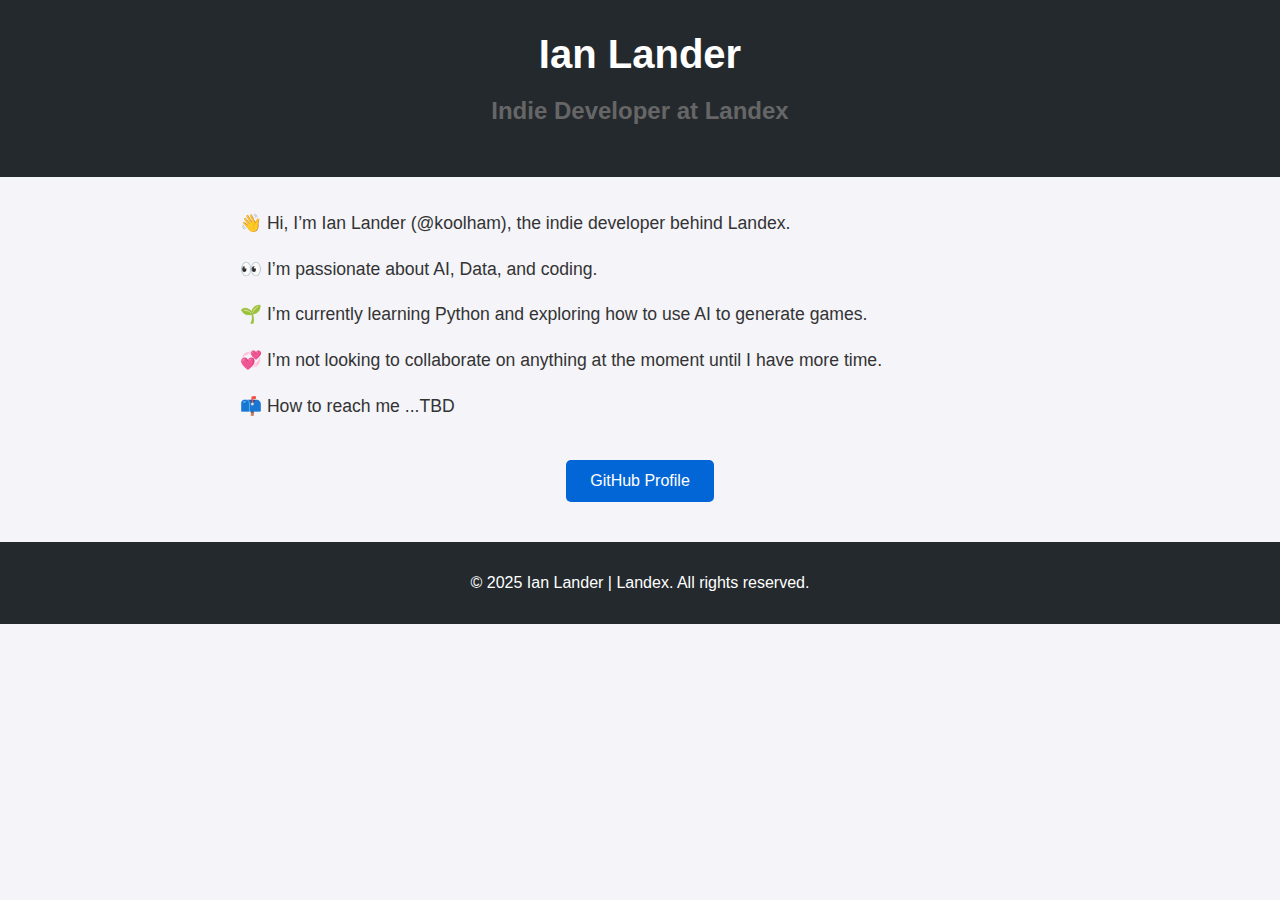
==== index.html @ 4d4624f8 "replaced everything with new homepage" ====
<!DOCTYPE html>
<html lang="en">
  <head>
    <meta charset="UTF-8" />
    <meta name="viewport" content="width=device-width, initial-scale=1.0" />
    <title>Ian Lander - Landex</title>
    <style>
      body {
        font-family: Arial, sans-serif;
        margin: 0;
        padding: 0;
        background-color: #f4f4f9;
        color: #333;
        text-align: center;
      }
      header {
        background-color: #24292e;
        color: #fff;
        padding: 2rem;
      }
      h1 {
        margin: 0;
        font-size: 2.5rem;
      }
      h2 {
        font-size: 1.5rem;
        color: #666;
      }
      .container {
        max-width: 800px;
        margin: 2rem auto;
        padding: 0 1rem;
      }
      .bio {
        font-size: 1.1rem;
        line-height: 1.6;
        margin-bottom: 2rem;
        text-align: left;
      }
      .links a {
        display: inline-block;
        margin: 0.5rem;
        padding: 0.75rem 1.5rem;
        background-color: #0366d6;
        color: #fff;
        text-decoration: none;
        border-radius: 5px;
        transition: background-color 0.3s;
      }
      .links a:hover {
        background-color: #024ea4;
      }
      footer {
        margin-top: 2rem;
        padding: 1rem;
        background-color: #24292e;
        color: #fff;
      }
      @media (max-width: 600px) {
        h1 {
          font-size: 2rem;
        }
        .links a {
          display: block;
          margin: 0.5rem 0;
        }
      }
    </style>
  </head>
  <body>
    <header>
      <h1>Ian Lander</h1>
      <h2>Indie Developer at Landex</h2>
    </header>

    <div class="container">
      <div class="bio">
        <p>
          👋 Hi, I’m Ian Lander (@koolham), the indie developer behind Landex.
        </p>
        <p>👀 I’m passionate about AI, Data, and coding.</p>
        <p>
          🌱 I’m currently learning Python and exploring how to use AI to
          generate games.
        </p>
        <p>
          💞️ I’m not looking to collaborate on anything at the moment until I
          have more time.
        </p>
        <p>📫 How to reach me ...TBD</p>
      </div>

      <div class="links">
        <a href="https://github.com/koolham" target="_blank">GitHub Profile</a>
      </div>
    </div>

    <footer>
      <p>© 2025 Ian Lander | Landex. All rights reserved.</p>
    </footer>
  </body>
</html>
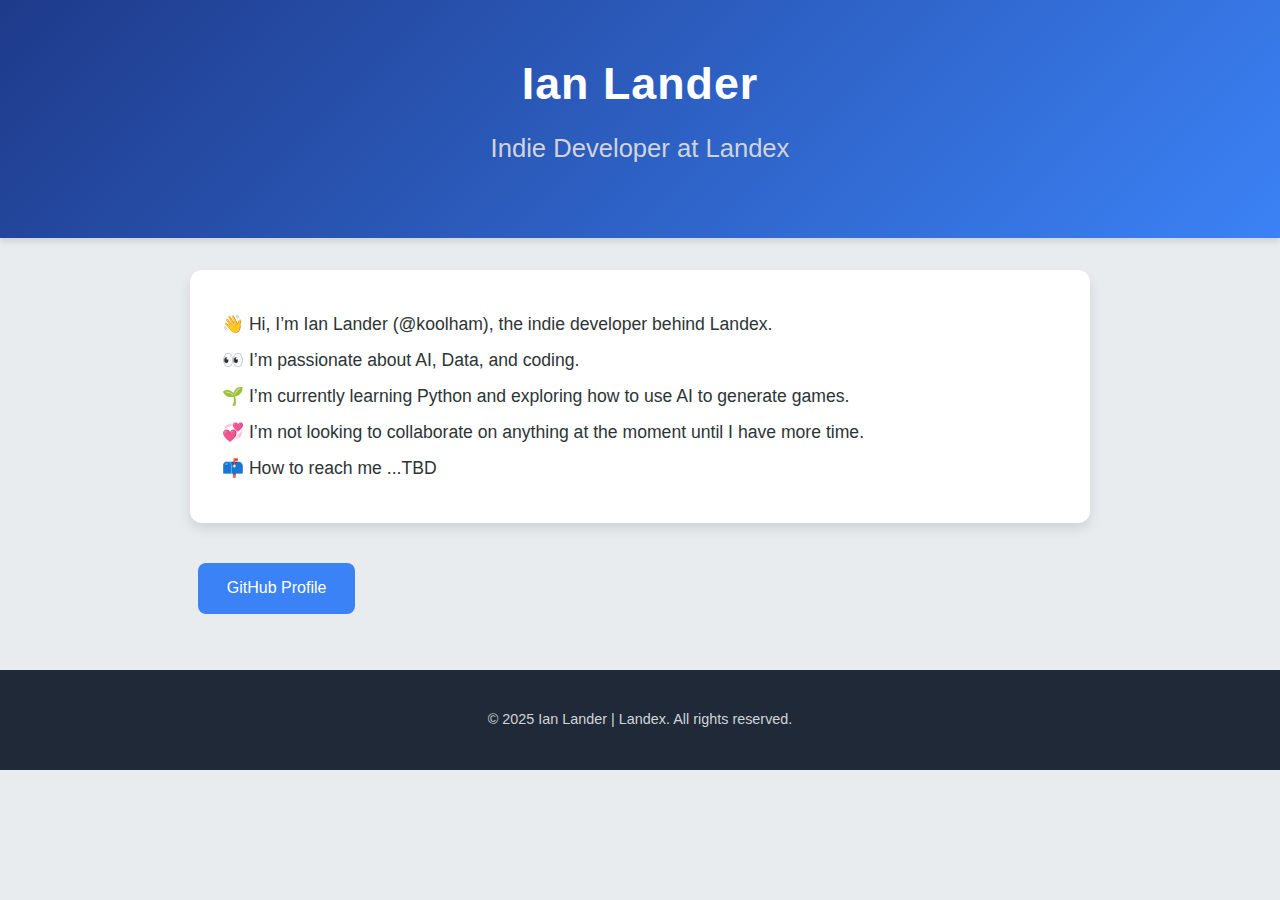
==== commit 602cbb8a: "updated style" ====
--- a/index.html
+++ b/index.html
@@ -6,63 +6,92 @@
     <title>Ian Lander - Landex</title>
     <style>
       body {
-        font-family: Arial, sans-serif;
+        font-family: "Segoe UI", Arial, sans-serif;
         margin: 0;
         padding: 0;
-        background-color: #f4f4f9;
-        color: #333;
-        text-align: center;
+        background-color: #e9ecef;
+        color: #2d3436;
+        line-height: 1.6;
       }
       header {
-        background-color: #24292e;
+        background: linear-gradient(135deg, #1e3a8a, #3b82f6);
         color: #fff;
-        padding: 2rem;
+        padding: 3rem 1rem;
+        text-align: center;
+        box-shadow: 0 4px 6px rgba(0, 0, 0, 0.1);
       }
       h1 {
         margin: 0;
-        font-size: 2.5rem;
+        font-size: 2.8rem;
+        font-weight: 700;
+        letter-spacing: 1px;
       }
       h2 {
-        font-size: 1.5rem;
-        color: #666;
+        font-size: 1.6rem;
+        font-weight: 400;
+        color: #d1d5db;
+        margin-top: 0.5rem;
       }
       .container {
-        max-width: 800px;
+        max-width: 900px;
         margin: 2rem auto;
-        padding: 0 1rem;
+        padding: 0 1.5rem;
       }
       .bio {
+        background: #fff;
+        padding: 2rem;
+        border-radius: 12px;
+        box-shadow: 0 6px 12px rgba(0, 0, 0, 0.1);
         font-size: 1.1rem;
-        line-height: 1.6;
-        margin-bottom: 2rem;
         text-align: left;
+        transition: transform 0.3s ease;
+      }
+      .bio:hover {
+        transform: translateY(-5px);
+      }
+      .bio p {
+        margin: 0.5rem 0;
+      }
+      .links {
+        margin-top: 2rem;
       }
       .links a {
         display: inline-block;
         margin: 0.5rem;
-        padding: 0.75rem 1.5rem;
-        background-color: #0366d6;
+        padding: 0.8rem 1.8rem;
+        background-color: #3b82f6;
         color: #fff;
         text-decoration: none;
-        border-radius: 5px;
-        transition: background-color 0.3s;
+        border-radius: 8px;
+        font-weight: 500;
+        transition: background-color 0.3s, transform 0.2s;
       }
       .links a:hover {
-        background-color: #024ea4;
+        background-color: #1e40af;
+        transform: scale(1.05);
       }
       footer {
-        margin-top: 2rem;
-        padding: 1rem;
-        background-color: #24292e;
-        color: #fff;
+        margin-top: 3rem;
+        padding: 1.5rem;
+        background-color: #1f2937;
+        color: #d1d5db;
+        text-align: center;
+        font-size: 0.9rem;
       }
       @media (max-width: 600px) {
         h1 {
           font-size: 2rem;
         }
+        h2 {
+          font-size: 1.3rem;
+        }
+        .bio {
+          padding: 1.5rem;
+        }
         .links a {
           display: block;
-          margin: 0.5rem 0;
+          margin: 0.8rem 0;
+          padding: 0.8rem 1.5rem;
         }
       }
     </style>
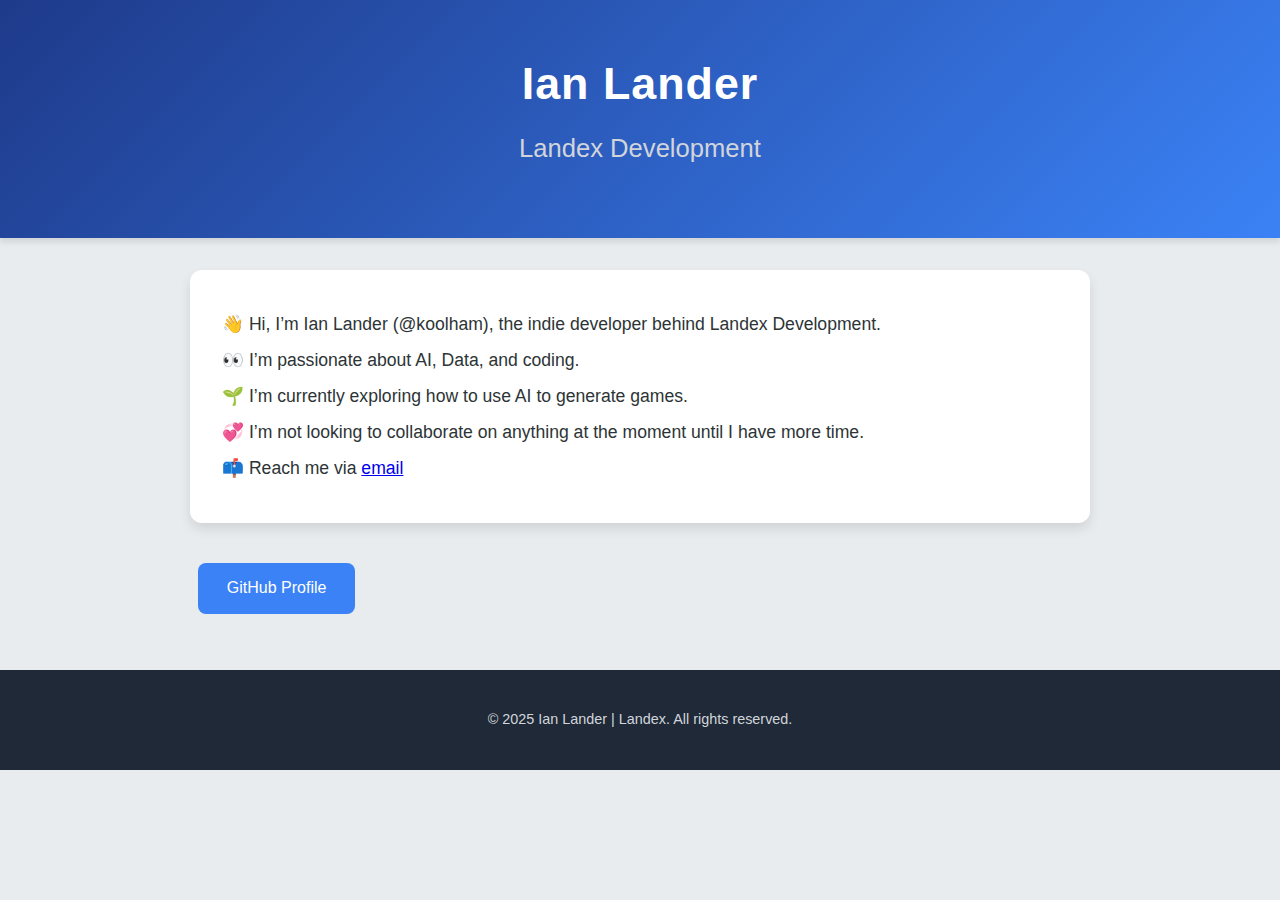
==== commit a1c29352: "Updated bio and email link." ====
--- a/index.html
+++ b/index.html
@@ -3,7 +3,7 @@
   <head>
     <meta charset="UTF-8" />
     <meta name="viewport" content="width=device-width, initial-scale=1.0" />
-    <title>Ian Lander - Landex</title>
+    <title>Landex Development</title>
     <style>
       body {
         font-family: "Segoe UI", Arial, sans-serif;
@@ -99,24 +99,22 @@
   <body>
     <header>
       <h1>Ian Lander</h1>
-      <h2>Indie Developer at Landex</h2>
+      <h2>Landex Development</h2>
     </header>
 
     <div class="container">
       <div class="bio">
         <p>
-          👋 Hi, I’m Ian Lander (@koolham), the indie developer behind Landex.
+          👋 Hi, I’m Ian Lander (@koolham), the indie developer behind Landex
+          Development.
         </p>
         <p>👀 I’m passionate about AI, Data, and coding.</p>
-        <p>
-          🌱 I’m currently learning Python and exploring how to use AI to
-          generate games.
-        </p>
+        <p>🌱 I’m currently exploring how to use AI to generate games.</p>
         <p>
           💞️ I’m not looking to collaborate on anything at the moment until I
           have more time.
         </p>
-        <p>📫 How to reach me ...TBD</p>
+        <p>📫 Reach me via <a href="mailto:ian@landex.dev">email</a></p>
       </div>
 
       <div class="links">
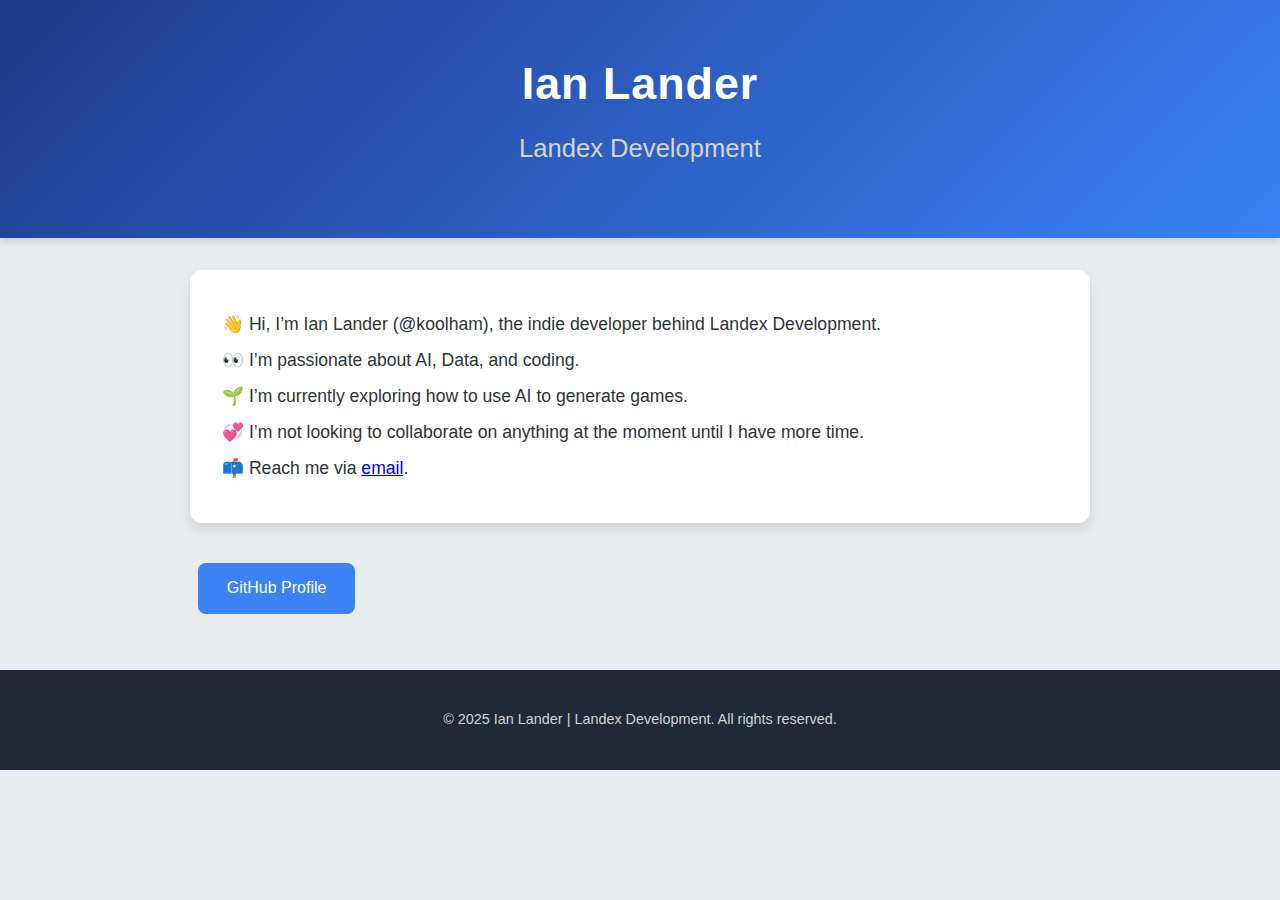
==== commit ee4643c9: "update punctuation." ====
--- a/index.html
+++ b/index.html
@@ -114,7 +114,7 @@
           💞️ I’m not looking to collaborate on anything at the moment until I
           have more time.
         </p>
-        <p>📫 Reach me via <a href="mailto:ian@landex.dev">email</a></p>
+        <p>📫 Reach me via <a href="mailto:ian@landex.dev">email</a>.</p>
       </div>
 
       <div class="links">
@@ -123,7 +123,7 @@
     </div>
 
     <footer>
-      <p>© 2025 Ian Lander | Landex. All rights reserved.</p>
+      <p>© 2025 Ian Lander | Landex Development. All rights reserved.</p>
     </footer>
   </body>
 </html>
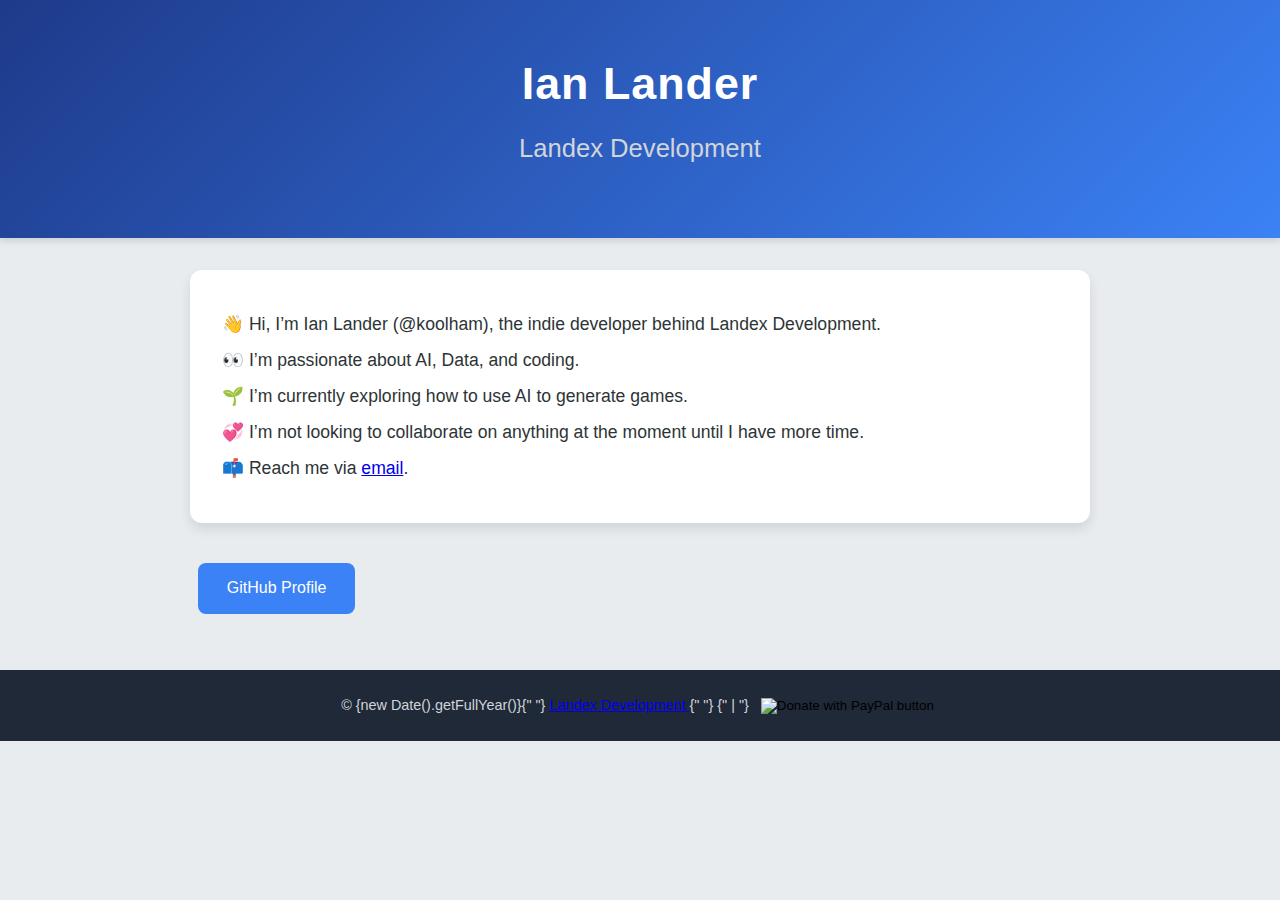
==== commit 7174a3e6: "Added donation button." ====
--- a/index.html
+++ b/index.html
@@ -122,8 +122,40 @@
       </div>
     </div>
 
-    <footer>
-      <p>© 2025 Ian Lander | Landex Development. All rights reserved.</p>
+    <footer className="footer">
+      &copy; {new Date().getFullYear()}{" "}
+      <a
+        href="https://www.landex.dev"
+        target="_blank"
+        rel="noopener noreferrer"
+      >
+        Landex Development </a
+      >{" "} {" | "}
+      <form
+        action="https://www.paypal.com/donate"
+        method="post"
+        target="_left"
+        style="display: inline-block; margin-left: 8px"
+      >
+        <input type="hidden" name="business" value="WHEJBZ4SV3HB4" />
+        <input type="hidden" name="no_recurring" value="0" />
+        <input type="hidden" name="currency_code" value="USD" />
+        <input
+          type="image"
+          src="https://www.paypalobjects.com/en_US/i/btn/btn_donate_LG.gif"
+          border="0"
+          name="submit"
+          title="PayPal - The safer, easier way to pay online!"
+          alt="Donate with PayPal button"
+        />
+        <img
+          alt=""
+          border="0"
+          src="https://www.paypal.com/en_US/i/scr/pixel.gif"
+          width="1"
+          height="1"
+        />
+      </form>
     </footer>
   </body>
 </html>
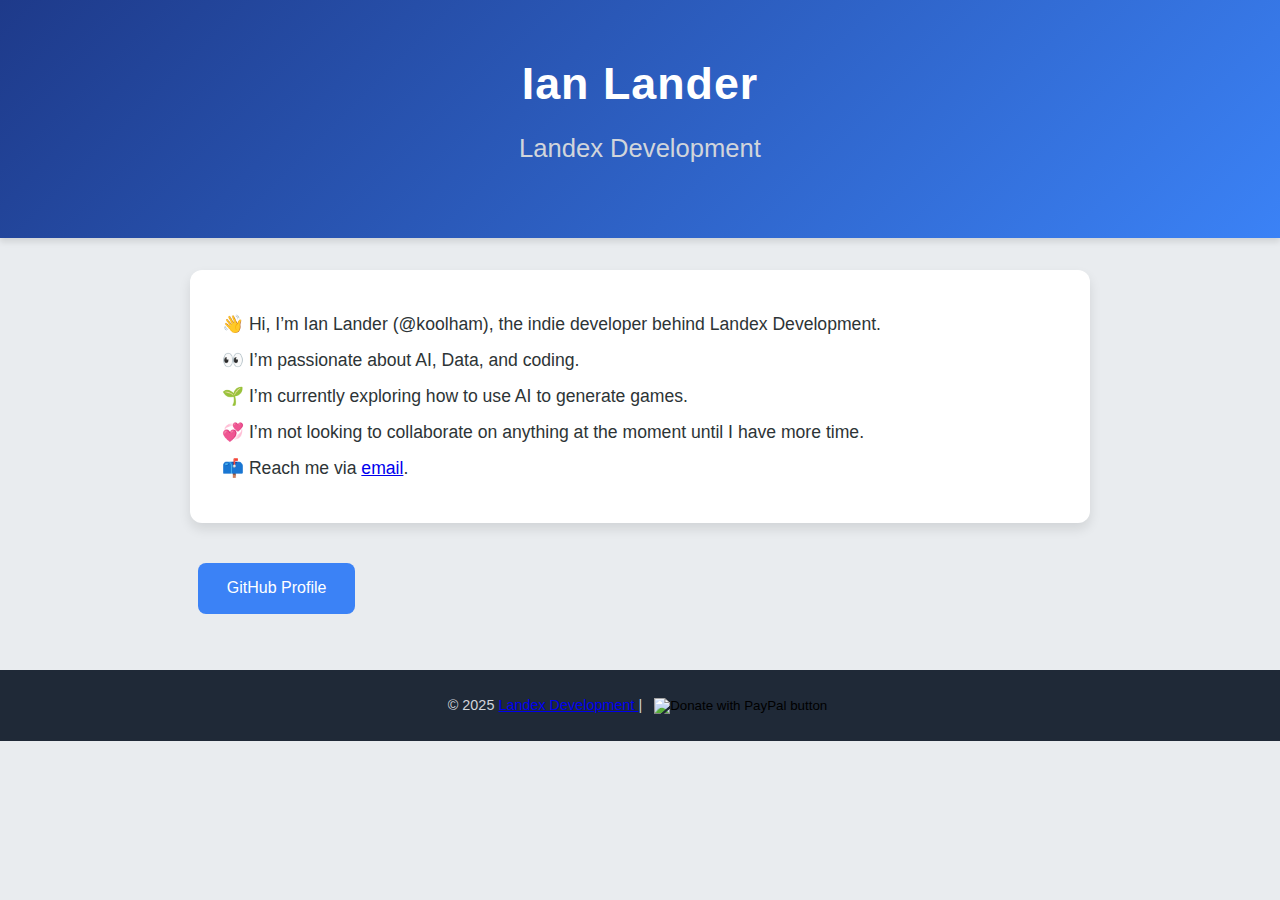
==== commit a376f1bc: "fixed syntax display issues." ====
--- a/index.html
+++ b/index.html
@@ -123,14 +123,15 @@
     </div>
 
     <footer className="footer">
-      &copy; {new Date().getFullYear()}{" "}
+      © 2025
       <a
         href="https://www.landex.dev"
         target="_blank"
         rel="noopener noreferrer"
       >
-        Landex Development </a
-      >{" "} {" | "}
+        Landex Development
+      </a>
+      |
       <form
         action="https://www.paypal.com/donate"
         method="post"
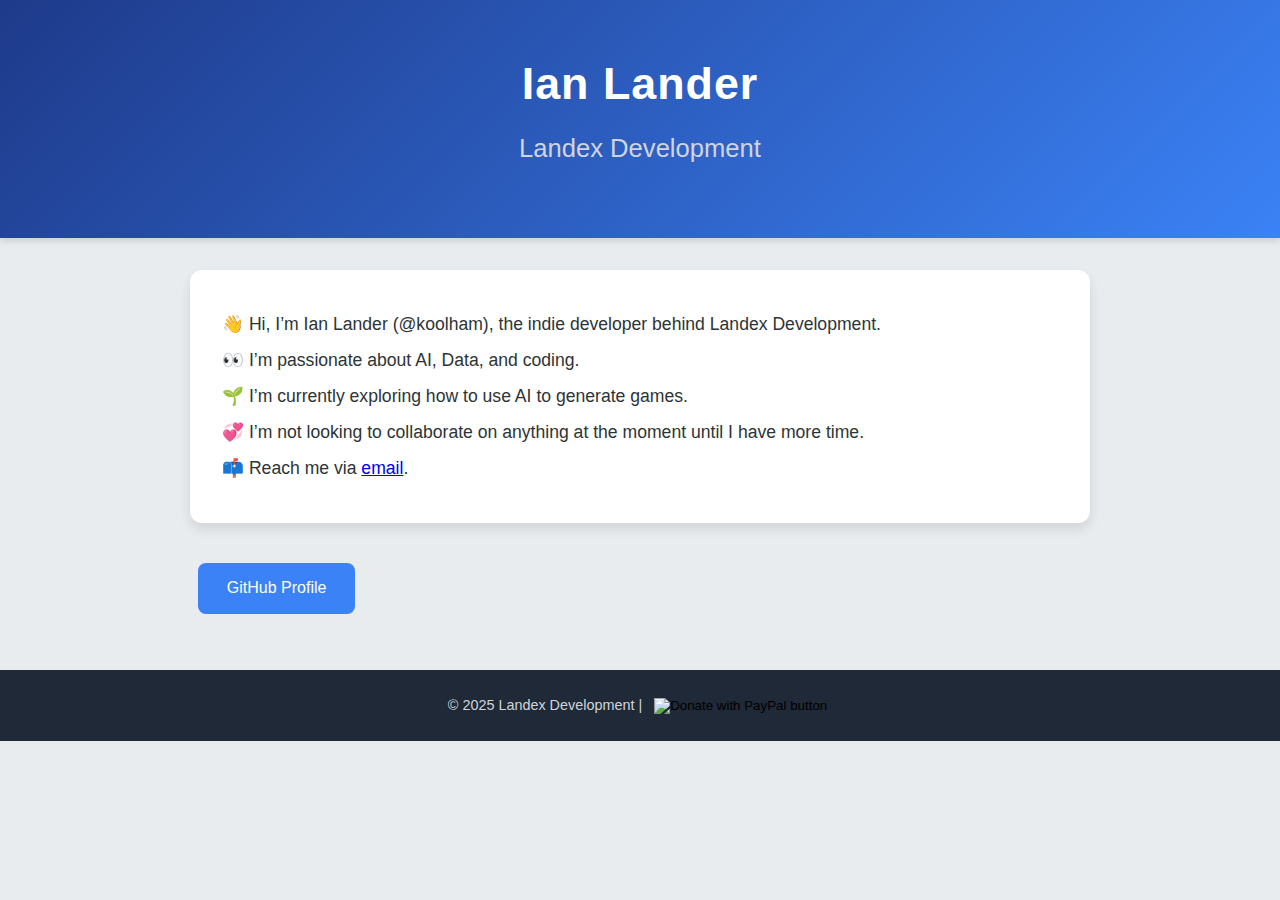
==== commit 09056049: "reverted visited link color.  Removed hyperlink to company name since already landed on page." ====
--- a/index.html
+++ b/index.html
@@ -4,97 +4,7 @@
     <meta charset="UTF-8" />
     <meta name="viewport" content="width=device-width, initial-scale=1.0" />
     <title>Landex Development</title>
-    <style>
-      body {
-        font-family: "Segoe UI", Arial, sans-serif;
-        margin: 0;
-        padding: 0;
-        background-color: #e9ecef;
-        color: #2d3436;
-        line-height: 1.6;
-      }
-      header {
-        background: linear-gradient(135deg, #1e3a8a, #3b82f6);
-        color: #fff;
-        padding: 3rem 1rem;
-        text-align: center;
-        box-shadow: 0 4px 6px rgba(0, 0, 0, 0.1);
-      }
-      h1 {
-        margin: 0;
-        font-size: 2.8rem;
-        font-weight: 700;
-        letter-spacing: 1px;
-      }
-      h2 {
-        font-size: 1.6rem;
-        font-weight: 400;
-        color: #d1d5db;
-        margin-top: 0.5rem;
-      }
-      .container {
-        max-width: 900px;
-        margin: 2rem auto;
-        padding: 0 1.5rem;
-      }
-      .bio {
-        background: #fff;
-        padding: 2rem;
-        border-radius: 12px;
-        box-shadow: 0 6px 12px rgba(0, 0, 0, 0.1);
-        font-size: 1.1rem;
-        text-align: left;
-        transition: transform 0.3s ease;
-      }
-      .bio:hover {
-        transform: translateY(-5px);
-      }
-      .bio p {
-        margin: 0.5rem 0;
-      }
-      .links {
-        margin-top: 2rem;
-      }
-      .links a {
-        display: inline-block;
-        margin: 0.5rem;
-        padding: 0.8rem 1.8rem;
-        background-color: #3b82f6;
-        color: #fff;
-        text-decoration: none;
-        border-radius: 8px;
-        font-weight: 500;
-        transition: background-color 0.3s, transform 0.2s;
-      }
-      .links a:hover {
-        background-color: #1e40af;
-        transform: scale(1.05);
-      }
-      footer {
-        margin-top: 3rem;
-        padding: 1.5rem;
-        background-color: #1f2937;
-        color: #d1d5db;
-        text-align: center;
-        font-size: 0.9rem;
-      }
-      @media (max-width: 600px) {
-        h1 {
-          font-size: 2rem;
-        }
-        h2 {
-          font-size: 1.3rem;
-        }
-        .bio {
-          padding: 1.5rem;
-        }
-        .links a {
-          display: block;
-          margin: 0.8rem 0;
-          padding: 0.8rem 1.5rem;
-        }
-      }
-    </style>
+    <link rel="stylesheet" href="styles.css" />
   </head>
   <body>
     <header>
@@ -123,15 +33,7 @@
     </div>
 
     <footer className="footer">
-      © 2025
-      <a
-        href="https://www.landex.dev"
-        target="_blank"
-        rel="noopener noreferrer"
-      >
-        Landex Development
-      </a>
-      |
+      © 2025 Landex Development |
       <form
         action="https://www.paypal.com/donate"
         method="post"
--- a/styles.css
+++ b/styles.css
@@ -0,0 +1,89 @@
+body {
+  font-family: "Segoe UI", Arial, sans-serif;
+  margin: 0;
+  padding: 0;
+  background-color: #e9ecef;
+  color: #2d3436;
+  line-height: 1.6;
+}
+header {
+  background: linear-gradient(135deg, #1e3a8a, #3b82f6);
+  color: #fff;
+  padding: 3rem 1rem;
+  text-align: center;
+  box-shadow: 0 4px 6px rgba(0, 0, 0, 0.1);
+}
+h1 {
+  margin: 0;
+  font-size: 2.8rem;
+  font-weight: 700;
+  letter-spacing: 1px;
+}
+h2 {
+  font-size: 1.6rem;
+  font-weight: 400;
+  color: #d1d5db;
+  margin-top: 0.5rem;
+}
+.container {
+  max-width: 900px;
+  margin: 2rem auto;
+  padding: 0 1.5rem;
+}
+.bio {
+  background: #fff;
+  padding: 2rem;
+  border-radius: 12px;
+  box-shadow: 0 6px 12px rgba(0, 0, 0, 0.1);
+  font-size: 1.1rem;
+  text-align: left;
+  transition: transform 0.3s ease;
+}
+.bio:hover {
+  transform: translateY(-5px);
+}
+.bio p {
+  margin: 0.5rem 0;
+}
+.links {
+  margin-top: 2rem;
+}
+.links a {
+  display: inline-block;
+  margin: 0.5rem;
+  padding: 0.8rem 1.8rem;
+  background-color: #3b82f6;
+  color: #fff;
+  text-decoration: none;
+  border-radius: 8px;
+  font-weight: 500;
+  transition: background-color 0.3s, transform 0.2s;
+}
+.links a:hover {
+  background-color: #1e40af;
+  transform: scale(1.05);
+}
+footer {
+  margin-top: 3rem;
+  padding: 1.5rem;
+  background-color: #1f2937;
+  color: #d1d5db;
+  text-align: center;
+  font-size: 0.9rem;
+}
+@media (max-width: 600px) {
+  h1 {
+    font-size: 2rem;
+  }
+  h2 {
+    font-size: 1.3rem;
+  }
+  .bio {
+    padding: 1.5rem;
+  }
+  .links a {
+    display: block;
+    margin: 0.8rem 0;
+    padding: 0.8rem 1.5rem;
+  }
+}
